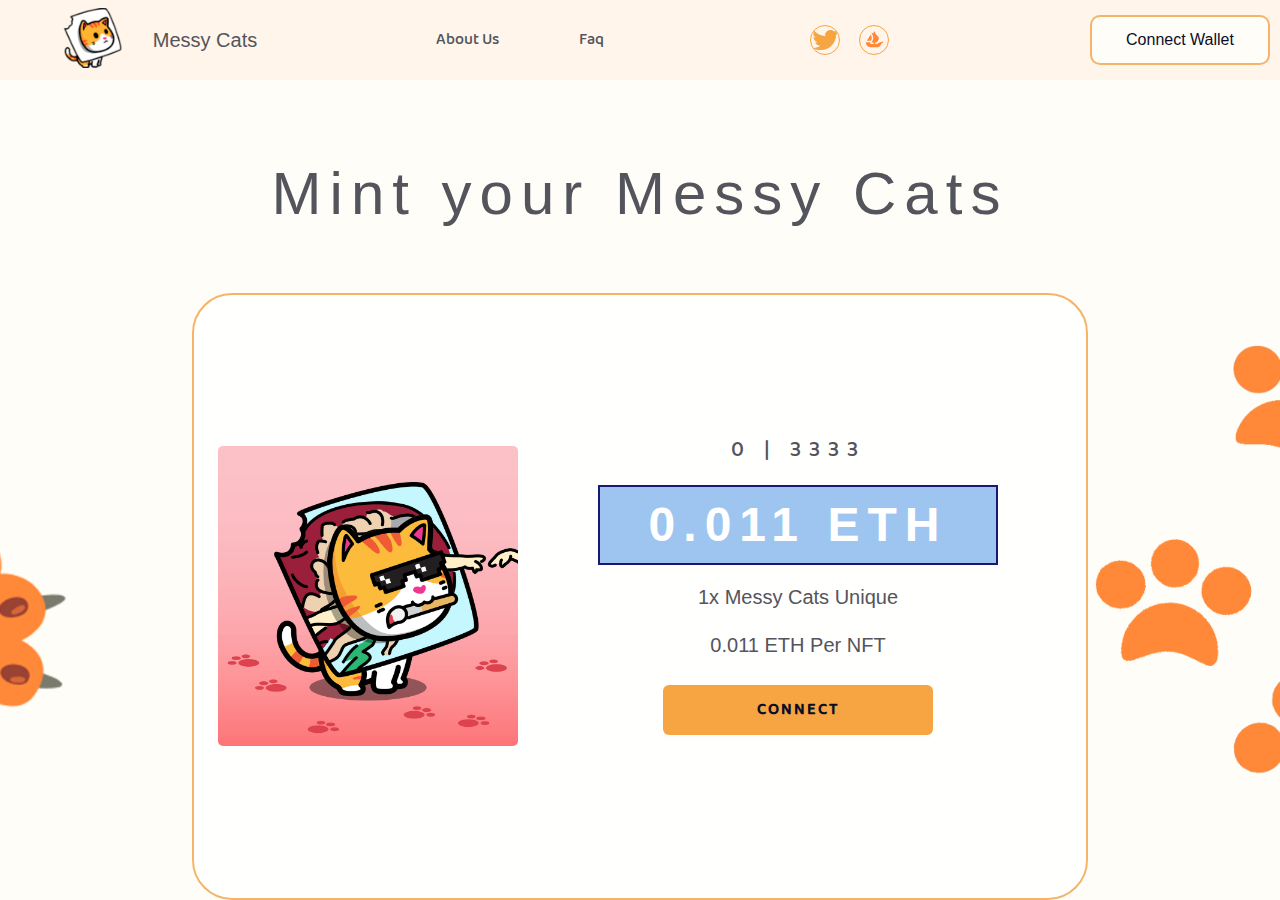
==== mint/index.html @ e9796212 "added mint page" ====
<!doctype html><html lang="en"><head><meta charset="utf-8"/><base href="/"/><link rel="apple-touch-icon" sizes="72x72" href="/mint/img/favicon/apple-touch-icon.png"><link rel="icon" type="image/png" sizes="32x32" href="/mint/img/favicon/favicon-32x32.png"><link rel="icon" type="image/png" sizes="16x16" href="/mint/img/favicon/favicon-16x16.png"><link rel="manifest" href="/mint/img/favicon/site.webmanifest"><meta name="msapplication-TileColor" content="#da532c"><meta name="theme-color" content="#ffffff"><meta name="viewport" content="width=device-width,initial-scale=1"/><meta name="theme-color" content="#000000"/><link rel="stylesheet" href="/mint/config/theme.css"/><link rel="apple-touch-icon" href="/mint/social.jpg"/><link rel="manifest" href="/mint/manifest.json"/><title>Messy Cats NFT</title><meta name="description" content="Mint your Messy Cats NFT"/><link rel="preconnect" href="https://fonts.googleapis.com"/><link rel="preconnect" href="https://fonts.gstatic.com" crossorigin/><link href="https://fonts.googleapis.com/css2?family=Roboto+Mono:wght@500&display=swap" rel="stylesheet"/><link href="/mint/static/css/2.7e71beda.chunk.css" rel="stylesheet"><link href="/mint/static/css/main.164c813f.chunk.css" rel="stylesheet"></head><body><noscript>You need to enable JavaScript to run this app.</noscript><div id="root"></div><script>!function(e){function t(t){for(var n,i,a=t[0],c=t[1],f=t[2],s=0,p=[];s<a.length;s++)i=a[s],Object.prototype.hasOwnProperty.call(o,i)&&o[i]&&p.push(o[i][0]),o[i]=0;for(n in c)Object.prototype.hasOwnProperty.call(c,n)&&(e[n]=c[n]);for(l&&l(t);p.length;)p.shift()();return u.push.apply(u,f||[]),r()}function r(){for(var e,t=0;t<u.length;t++){for(var r=u[t],n=!0,a=1;a<r.length;a++){var c=r[a];0!==o[c]&&(n=!1)}n&&(u.splice(t--,1),e=i(i.s=r[0]))}return e}var n={},o={1:0},u=[];function i(t){if(n[t])return n[t].exports;var r=n[t]={i:t,l:!1,exports:{}};return e[t].call(r.exports,r,r.exports,i),r.l=!0,r.exports}i.e=function(e){var t=[],r=o[e];if(0!==r)if(r)t.push(r[2]);else{var n=new Promise((function(t,n){r=o[e]=[t,n]}));t.push(r[2]=n);var u,a=document.createElement("script");a.charset="utf-8",a.timeout=120,i.nc&&a.setAttribute("nonce",i.nc),a.src=function(e){return i.p+"static/js/"+({}[e]||e)+"."+{3:"9a5f608b"}[e]+".chunk.js"}(e);var c=new Error;u=function(t){a.onerror=a.onload=null,clearTimeout(f);var r=o[e];if(0!==r){if(r){var n=t&&("load"===t.type?"missing":t.type),u=t&&t.target&&t.target.src;c.message="Loading chunk "+e+" failed.\n("+n+": "+u+")",c.name="ChunkLoadError",c.type=n,c.request=u,r[1](c)}o[e]=void 0}};var f=setTimeout((function(){u({type:"timeout",target:a})}),12e4);a.onerror=a.onload=u,document.head.appendChild(a)}return Promise.all(t)},i.m=e,i.c=n,i.d=function(e,t,r){i.o(e,t)||Object.defineProperty(e,t,{enumerable:!0,get:r})},i.r=function(e){"undefined"!=typeof Symbol&&Symbol.toStringTag&&Object.defineProperty(e,Symbol.toStringTag,{value:"Module"}),Object.defineProperty(e,"__esModule",{value:!0})},i.t=function(e,t){if(1&t&&(e=i(e)),8&t)return e;if(4&t&&"object"==typeof e&&e&&e.__esModule)return e;var r=Object.create(null);if(i.r(r),Object.defineProperty(r,"default",{enumerable:!0,value:e}),2&t&&"string"!=typeof e)for(var n in e)i.d(r,n,function(t){return e[t]}.bind(null,n));return r},i.n=function(e){var t=e&&e.__esModule?function(){return e.default}:function(){return e};return i.d(t,"a",t),t},i.o=function(e,t){return Object.prototype.hasOwnProperty.call(e,t)},i.p="/mint/",i.oe=function(e){throw console.error(e),e};var a=this.webpackJsonpyumi_nft=this.webpackJsonpyumi_nft||[],c=a.push.bind(a);a.push=t,a=a.slice();for(var f=0;f<a.length;f++)t(a[f]);var l=c;r()}([])</script><script src="/mint/static/js/2.ba1e472e.chunk.js"></script><script src="/mint/static/js/main.63fbd986.chunk.js"></script></body></html>
---- mint/config/theme.css ----
:root {
  --primary: white;
  --primary-text: #54545C;
  --secondary: #e77c00;
  --secondary-text: #54545C;
  --accent: #54545C;
  --accent-text: #54545C;
}
---- mint/static/css/2.7e71beda.chunk.css ----
@charset "UTF-8";.slick-slider{box-sizing:border-box;-webkit-user-select:none;-ms-user-select:none;user-select:none;-webkit-touch-callout:none;-khtml-user-select:none;touch-action:pan-y;-webkit-tap-highlight-color:transparent}.slick-list,.slick-slider{position:relative;display:block}.slick-list{overflow:hidden;margin:0;padding:0}.slick-list:focus{outline:none}.slick-list.dragging{cursor:pointer;cursor:hand}.slick-slider .slick-list,.slick-slider .slick-track{-webkit-transform:translateZ(0);transform:translateZ(0)}.slick-track{position:relative;top:0;left:0;display:block;margin-left:auto;margin-right:auto}.slick-track:after,.slick-track:before{display:table;content:""}.slick-track:after{clear:both}.slick-loading .slick-track{visibility:hidden}.slick-slide{display:none;float:left;height:100%;min-height:1px}[dir=rtl] .slick-slide{float:right}.slick-slide img{display:block}.slick-slide.slick-loading img{display:none}.slick-slide.dragging img{pointer-events:none}.slick-initialized .slick-slide{display:block}.slick-loading .slick-slide{visibility:hidden}.slick-vertical .slick-slide{display:block;height:auto;border:1px solid transparent}.slick-arrow.slick-hidden{display:none}.slick-loading .slick-list{background:#fff url([data-uri]) 50% no-repeat}@font-face{font-family:"slick";font-weight:400;font-style:normal;src:url(/mint/static/media/slick.a4e97f5a.eot);src:url(/mint/static/media/slick.a4e97f5a.eot?#iefix) format("embedded-opentype"),url(/mint/static/media/slick.29518378.woff) format("woff"),url(/mint/static/media/slick.c94f7671.ttf) format("truetype"),url(/mint/static/media/slick.2630a3e3.svg#slick) format("svg")}.slick-next,.slick-prev{font-size:0;line-height:0;position:absolute;top:50%;display:block;width:20px;height:20px;padding:0;-webkit-transform:translateY(-50%);transform:translateY(-50%);cursor:pointer;border:none}.slick-next,.slick-next:focus,.slick-next:hover,.slick-prev,.slick-prev:focus,.slick-prev:hover{color:transparent;outline:none;background:transparent}.slick-next:focus:before,.slick-next:hover:before,.slick-prev:focus:before,.slick-prev:hover:before{opacity:1}.slick-next.slick-disabled:before,.slick-prev.slick-disabled:before{opacity:.25}.slick-next:before,.slick-prev:before{font-family:"slick";font-size:20px;line-height:1;opacity:.75;color:#fff;-webkit-font-smoothing:antialiased;-moz-osx-font-smoothing:grayscale}.slick-prev{left:-25px}[dir=rtl] .slick-prev{right:-25px;left:auto}.slick-prev:before{content:"←"}[dir=rtl] .slick-prev:before{content:"→"}.slick-next{right:-25px}[dir=rtl] .slick-next{right:auto;left:-25px}.slick-next:before{content:"→"}[dir=rtl] .slick-next:before{content:"←"}.slick-dotted.slick-slider{margin-bottom:30px}.slick-dots{position:absolute;bottom:-25px;display:block;width:100%;padding:0;margin:0;list-style:none;text-align:center}.slick-dots li{position:relative;display:inline-block;margin:0 5px;padding:0}.slick-dots li,.slick-dots li button{width:20px;height:20px;cursor:pointer}.slick-dots li button{font-size:0;line-height:0;display:block;padding:5px;color:transparent;border:0;outline:none;background:transparent}.slick-dots li button:focus,.slick-dots li button:hover{outline:none}.slick-dots li button:focus:before,.slick-dots li button:hover:before{opacity:1}.slick-dots li button:before{font-family:"slick";font-size:6px;line-height:20px;position:absolute;top:0;left:0;width:20px;height:20px;content:"•";text-align:center;opacity:.25;color:#000;-webkit-font-smoothing:antialiased;-moz-osx-font-smoothing:grayscale}.slick-dots li.slick-active button:before{opacity:.75;color:#000}
/*# sourceMappingURL=2.7e71beda.chunk.css.map */
---- mint/static/css/main.164c813f.chunk.css ----
@import url(https://fonts.cdnfonts.com/css/upheaval);@import url(https://fonts.cdnfonts.com/css/reno-mono);button{cursor:pointer}.justify-center{justify-content:center}.pt-4{padding-top:1rem}img{border-style:solid}audio,canvas,embed,iframe,img,object,svg,video{display:block;vertical-align:middle}img,video{max-width:100%;height:auto}.w-32{width:8rem}.main .quantity{display:flex;width:250px;margin:0 auto;align-items:center;justify-content:space-between;color:#fff!important}.main .quantity span{cursor:pointer}.main .quantity span svg{color:#fff!important}.main .quantity svg{color:#fff;height:40px;width:40px}.main .quantity p{font-size:40px;margin:10px 0;font-family:lato}blockquote,dd,dl,figure,h1,h2,h3,h4,h5,h6,hr,p,pre{margin:0}.pt-8{padding-top:2rem}.main .bottom{text-align:center;font-size:20px;color:#fff;font-family:lato}.py-2{padding-top:.5rem;padding-bottom:.5rem}.font-bold{font-weight:700}.pt-2{padding-top:.5rem}button,input,optgroup,select,textarea{font-family:inherit;font-size:100%;line-height:1.15;margin:0}button,select{text-transform:none}button{background-color:transparent;background-image:none}button,input,optgroup,select,textarea{padding:0;line-height:inherit;color:inherit}.rounded-full{border-radius:9999px}.bg-white{--tw-bg-opacity:1;background-color:rgba(255,255,255,var(--tw-bg-opacity))}.px-8{padding-left:2rem;padding-right:2rem}.py-4{padding-top:1rem;padding-bottom:1rem}.text-black{--tw-text-opacity:1;color:rgba(0,0,0,var(--tw-text-opacity))}.text-center{text-align:center}.text-xl{font-size:1.25rem;line-height:1.75rem}.text-xs{font-size:.75rem;line-height:1rem}.text-white{--tw-text-opacity:1;color:rgba(255,255,255,var(--tw-text-opacity))}.visible{visibility:visible}.p-4{padding:1rem}@media (min-width:992px){.main .inner{width:45%;margin:0 auto}}@media (min-width:640px){.sm\:block{display:block}}@media (min-width:640px){.sm\:pt-28{padding-top:7rem}}@media (min-width:992px){.main .inner img{margin:0 auto}}@media (min-width:640px){.sm\:w-96{width:24rem}}@media (min-width:640px){.sm\:invisible{visibility:hidden}}body{background:url(/mint/static/media/bg.34b65f05.png);background-size:cover;background-repeat:no-repeat}.header{position:absolute;top:0;right:5%;padding:20px;width:90%;justify-content:space-between;align-items:center}.flex,.header{display:flex}.w-50{width:50%;border:3px solid red}.main{height:auto;width:100%;padding-top:150px;padding-bottom:30px;display:flex}@media (min-width:992px){.main{height:100vh;display:flex;align-items:center;justify-content:space-around;-webkit-box-align:center;padding:150px 0 0}.main .inner{width:45%;margin:0 auto}}.connectHeader{font-family:"Upheaval TT (BRK)",sans-serif;color:#54545c;font-size:60px;font-weight:400;letter-spacing:8px;line-height:1.6}.slick-arrow{display:none!important}.icons{display:flex;grid-gap:1.6em;gap:1.6em}.slideImage{max-width:90vw;margin:0 auto}.slideImage img{margin:0 auto;border-radius:5px;border:2px solid #fff}.logo p{text-align:left;color:#fefefe;text-transform:uppercase;letter-spacing:5px;line-height:4rem;font-size:2.3rem;background:#040a16}.logo img{max-height:60px}@media (max-width:767px){.logo img{max-height:33px}}iframe{display:none}@media (max-width:767px){.main{flex-direction:column-reverse}.main .inner{padding-bottom:40px}.header{background:#040a16}.logo p{background:transparent}.main{padding-top:200px}.hide-sm{display:none}}.info{padding:10px 0;margin:0 10px;border-radius:20px;background-image:linear-gradient(rgba(0,0,0,.5),rgba(0,0,0,.5));line-height:2em}@media (min-width:768px){.show-sm{display:none}}.hJwjhJ{background-color:#fff;background-image:none;min-height:100vh;flex-direction:column}.fVvNmO,.hJwjhJ{background-size:cover;background-position:50%;width:100%;display:flex}.fVvNmO{justify-content:flex-start;align-items:flex-start}.eFoWWp,.fVvNmO{flex:1 1;flex-direction:column}.eFoWWp{justify-content:space-between;width:100%;max-height:80px;padding:10px;background-color:#fff5ea}.eFoWWp,.fKmiSA{display:flex;align-items:center}.fKmiSA{-webkit-box-pack:center;place-content:center;grid-gap:10%;gap:10%;width:300px}.lhqOCS{display:inline;width:60px;transition:height .5s ease 0s}.fhBssc{font-family:"Reno Mono",sans-serif;color:var(--primary-text);font-size:20px;font-weight:400;line-height:1.6}.eVJqTk{display:flex;align-items:center}.bVsUYs{color:var(--primary-text);text-decoration:none;margin-right:5rem;cursor:pointer;font-family:"coder"}.bVsUYs:hover{color:#ff8938}.flYiLe{display:flex;align-items:center;margin-right:3.5rem}.SrcCT{width:30px;height:30px;border-radius:50%;margin-right:1.2rem;border:1px solid #f7a443}.gPrmVh,.SrcCT{display:flex;align-items:center;justify-content:center;cursor:pointer}.gPrmVh{text-decoration:none;border-radius:10px;border:2px solid #f4b469;background-color:#fffdf7;font-weight:700;font-size:15px;width:180px;height:50px;box-shadow:0 4px 0 -2px hsla(0,0%,98%,.3)}.gPrmVh:hover{background-color:#fff5ea}.dUdpsG{height:32px;width:32px}.erJiDN{display:flex;flex:1 1;flex-direction:column;justify-content:center;align-items:center;width:100%;background-image:none;background-size:cover;background-position:50%}.grSBcS{font-family:"Upheaval TT (BRK)",sans-serif;color:#54545c;font-size:60px;font-weight:400;letter-spacing:8px;line-height:1.6}.CmDGU{height:16px;width:16px}.jBsQG{display:flex;flex:1 1;flex-direction:column;align-items:center;margin:auto;width:70%;border:2px solid #f4b469;border-radius:40px;background:hsla(0,0%,100%,.67)}.kLAnxN{width:300px;border-radius:5px;transition:width .5s ease 0s}.gPzcdo{color:var(--primary-text);font-size:24px;font-weight:400}.gPzcdo,.QHbmV{font-family:"Upheaval TT (BRK)",sans-serif;letter-spacing:8px;line-height:1.6}.QHbmV{color:#fff;font-size:3rem;font-weight:700;border:2px solid #191970;width:400px;background:#9dc5f0;text-align:center}@media (min-width:767px){.eFoWWp{flex-direction:row}}@media (max-width:565px){.eFoWWp{max-height:220px}}@media (max-width:767px){.lhqOCS{width:60px}}@media (max-width:565px){.eVJqTk{margin-top:10px;margin-bottom:10px}}@media (max-width:565px){.bVsUYs{margin-right:.75rem;margin-top:1rem}}@media (max-width:565px){.flYiLe{margin-right:0;margin-top:10px;margin-bottom:20px}}@media (max-width:565px){.grSBcS{font-size:25px;text-align:center;letter-spacing:2px}}@media (min-width:767px){.jBsQG{flex-direction:row}}@media (min-width:900px){.kLAnxN{width:300px}}@media (min-width:1000px){.kLAnxN{width:300px}}@media (max-width:565px){.kLAnxN{width:200px}}@media (max-width:565px){.gPzcdo,.QHbmV{font-size:20px;letter-spacing:2px}.QHbmV{width:200px}}@media (max-width:565px){.fhBssc{font-size:.75rem;letter-spacing:2px;text-align:center}}.hJsxXs{flex:0 1;flex-direction:row;width:100%;background-image:none;background-size:cover;background-position:50%}.eBBEKR,.hJsxXs{display:flex;justify-content:center;align-items:center}.eBBEKR{border-radius:10px;border:none;background-color:#f7a443;padding:10px;font-weight:700;font-size:30px;color:#0b0e27;width:40px;height:40px;cursor:pointer;box-shadow:0 4px 0 -2px hsla(0,0%,98%,.3)}.eBBEKR:active{box-shadow:none}.eBBEKR:hover{color:#fff}.bxndgp{color:var(--primary-text);font-size:30px;line-height:1.6}.jiHpz{height:24px;width:24px}.hVRPDw{display:flex;flex:0 1;flex-direction:column;justify-content:center;align-items:center;width:100%;background-image:none;background-size:cover;background-position:50%}.FOJDs{font-family:coder;font-size:1rem;border-radius:6px;border:none;background-color:#f7a443;padding:10px;letter-spacing:2px;font-weight:700;color:#0b0e27;width:270px;height:50px;cursor:pointer;box-shadow:0 6px 0 -2px hsla(0,0%,98%,.3)}.FOJDs:active{box-shadow:none}.FOJDs:hover{color:#fff}@media (max-width:565px){.bxndgp{font-size:20px;line-height:0}}@media (max-width:565px){.FOJDs{width:200px;height:50px;font-size:.75rem}}.pVfmA{font-family:"Upheaval TT (BRK)",sans-serif;color:var(--primary-text);font-size:1.2rem;font-weight:400;letter-spacing:2px;line-height:1.6}a,abbr,acronym,address,applet,article,aside,audio,b,big,blockquote,body,canvas,caption,center,cite,code,dd,del,details,dfn,div,dl,dt,em,embed,fieldset,figcaption,figure,footer,form,h1,h2,h3,h4,h5,h6,header,hgroup,html,i,iframe,img,ins,kbd,label,legend,li,mark,menu,nav,object,ol,output,p,pre,q,ruby,s,samp,section,small,span,strike,strong,sub,summary,sup,table,tbody,td,tfoot,th,thead,time,tr,tt,u,ul,var,video{color:#fff}*,body{margin:0}@media (max-width:565px){.pVfmA{font-size:.75rem;letter-spacing:2px}}a,abbr,acronym,address,applet,article,aside,audio,b,big,blockquote,body,canvas,caption,center,cite,code,dd,del,details,dfn,div,dl,dt,em,embed,fieldset,figcaption,figure,footer,form,h1,h2,h3,h4,h5,h6,header,hgroup,html,i,iframe,img,ins,kbd,label,legend,li,mark,menu,nav,object,ol,output,p,pre,q,ruby,s,samp,section,small,span,strike,strong,sub,summary,sup,table,tbody,td,tfoot,th,thead,time,tr,tt,u,ul,var,video{margin:0;padding:0;border:0;font-size:100%;font:inherit;vertical-align:baseline}article,aside,details,figcaption,figure,footer,header,hgroup,menu,nav,section{display:block}body{line-height:1}ol,ul{list-style:none}blockquote,q{quotes:none}blockquote:after,blockquote:before,q:after,q:before{content:"";content:none}table{border-collapse:collapse;border-spacing:0}@font-face{font-family:"coder";src:local("coder"),url(/mint/static/media/font.617a0a92.woff) format("woff")}body{font-family:"coder","Roboto","Oxygen","Ubuntu","Cantarell","Fira Sans","Droid Sans","Helvetica Neue",sans-serif;-webkit-font-smoothing:antialiased;-moz-osx-font-smoothing:grayscale}*,body{margin:0}*{padding:0;box-sizing:border-box}code{font-family:source-code-pro,Menlo,Monaco,Consolas,"Courier New",monospace}body::-webkit-scrollbar{display:none}body{-ms-overflow-style:none;scrollbar-width:none}html{background-color:"#4C4C4C"}div{-webkit-user-select:none;-ms-user-select:none;user-select:none;-o-user-select:none}
/*# sourceMappingURL=main.164c813f.chunk.css.map */
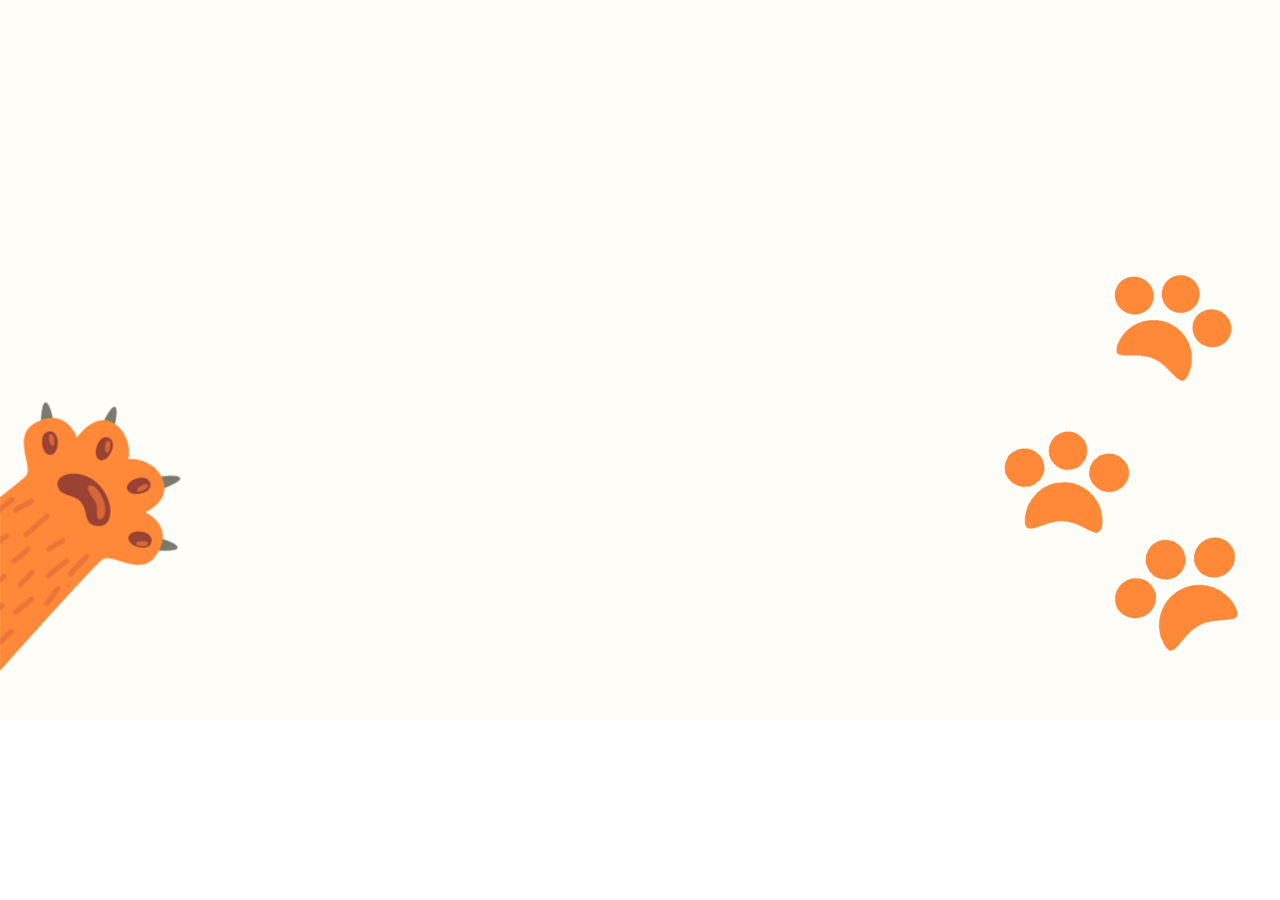
==== commit cff7cb23: "yhjf" ====
--- a/mint/index.html
+++ b/mint/index.html
@@ -1 +1 @@
-<!doctype html><html lang="en"><head><meta charset="utf-8"/><base href="/"/><link rel="apple-touch-icon" sizes="72x72" href="/mint/img/favicon/apple-touch-icon.png"><link rel="icon" type="image/png" sizes="32x32" href="/mint/img/favicon/favicon-32x32.png"><link rel="icon" type="image/png" sizes="16x16" href="/mint/img/favicon/favicon-16x16.png"><link rel="manifest" href="/mint/img/favicon/site.webmanifest"><meta name="msapplication-TileColor" content="#da532c"><meta name="theme-color" content="#ffffff"><meta name="viewport" content="width=device-width,initial-scale=1"/><meta name="theme-color" content="#000000"/><link rel="stylesheet" href="/mint/config/theme.css"/><link rel="apple-touch-icon" href="/mint/social.jpg"/><link rel="manifest" href="/mint/manifest.json"/><title>Messy Cats NFT</title><meta name="description" content="Mint your Messy Cats NFT"/><link rel="preconnect" href="https://fonts.googleapis.com"/><link rel="preconnect" href="https://fonts.gstatic.com" crossorigin/><link href="https://fonts.googleapis.com/css2?family=Roboto+Mono:wght@500&display=swap" rel="stylesheet"/><link href="/mint/static/css/2.7e71beda.chunk.css" rel="stylesheet"><link href="/mint/static/css/main.164c813f.chunk.css" rel="stylesheet"></head><body><noscript>You need to enable JavaScript to run this app.</noscript><div id="root"></div><script>!function(e){function t(t){for(var n,i,a=t[0],c=t[1],f=t[2],s=0,p=[];s<a.length;s++)i=a[s],Object.prototype.hasOwnProperty.call(o,i)&&o[i]&&p.push(o[i][0]),o[i]=0;for(n in c)Object.prototype.hasOwnProperty.call(c,n)&&(e[n]=c[n]);for(l&&l(t);p.length;)p.shift()();return u.push.apply(u,f||[]),r()}function r(){for(var e,t=0;t<u.length;t++){for(var r=u[t],n=!0,a=1;a<r.length;a++){var c=r[a];0!==o[c]&&(n=!1)}n&&(u.splice(t--,1),e=i(i.s=r[0]))}return e}var n={},o={1:0},u=[];function i(t){if(n[t])return n[t].exports;var r=n[t]={i:t,l:!1,exports:{}};return e[t].call(r.exports,r,r.exports,i),r.l=!0,r.exports}i.e=function(e){var t=[],r=o[e];if(0!==r)if(r)t.push(r[2]);else{var n=new Promise((function(t,n){r=o[e]=[t,n]}));t.push(r[2]=n);var u,a=document.createElement("script");a.charset="utf-8",a.timeout=120,i.nc&&a.setAttribute("nonce",i.nc),a.src=function(e){return i.p+"static/js/"+({}[e]||e)+"."+{3:"9a5f608b"}[e]+".chunk.js"}(e);var c=new Error;u=function(t){a.onerror=a.onload=null,clearTimeout(f);var r=o[e];if(0!==r){if(r){var n=t&&("load"===t.type?"missing":t.type),u=t&&t.target&&t.target.src;c.message="Loading chunk "+e+" failed.\n("+n+": "+u+")",c.name="ChunkLoadError",c.type=n,c.request=u,r[1](c)}o[e]=void 0}};var f=setTimeout((function(){u({type:"timeout",target:a})}),12e4);a.onerror=a.onload=u,document.head.appendChild(a)}return Promise.all(t)},i.m=e,i.c=n,i.d=function(e,t,r){i.o(e,t)||Object.defineProperty(e,t,{enumerable:!0,get:r})},i.r=function(e){"undefined"!=typeof Symbol&&Symbol.toStringTag&&Object.defineProperty(e,Symbol.toStringTag,{value:"Module"}),Object.defineProperty(e,"__esModule",{value:!0})},i.t=function(e,t){if(1&t&&(e=i(e)),8&t)return e;if(4&t&&"object"==typeof e&&e&&e.__esModule)return e;var r=Object.create(null);if(i.r(r),Object.defineProperty(r,"default",{enumerable:!0,value:e}),2&t&&"string"!=typeof e)for(var n in e)i.d(r,n,function(t){return e[t]}.bind(null,n));return r},i.n=function(e){var t=e&&e.__esModule?function(){return e.default}:function(){return e};return i.d(t,"a",t),t},i.o=function(e,t){return Object.prototype.hasOwnProperty.call(e,t)},i.p="/mint/",i.oe=function(e){throw console.error(e),e};var a=this.webpackJsonpyumi_nft=this.webpackJsonpyumi_nft||[],c=a.push.bind(a);a.push=t,a=a.slice();for(var f=0;f<a.length;f++)t(a[f]);var l=c;r()}([])</script><script src="/mint/static/js/2.ba1e472e.chunk.js"></script><script src="/mint/static/js/main.63fbd986.chunk.js"></script></body></html>+<!doctype html><html lang="en"><head><meta charset="utf-8"/><base href="/"/><link rel="apple-touch-icon" sizes="72x72" href="/mint/img/favicon/apple-touch-icon.png"><link rel="icon" type="image/png" sizes="32x32" href="/mint/img/favicon/favicon-32x32.png"><link rel="icon" type="image/png" sizes="16x16" href="/mint/img/favicon/favicon-16x16.png"><link rel="manifest" href="/mint/img/favicon/site.webmanifest"><meta name="msapplication-TileColor" content="#da532c"><meta name="theme-color" content="#ffffff"><meta name="viewport" content="width=device-width,initial-scale=1"/><meta name="theme-color" content="#000000"/><link rel="stylesheet" href="/mint/config/theme.css"/><link rel="apple-touch-icon" href="/mint/social.jpg"/><link rel="manifest" href="/mint/manifest.json"/><title>Messy Cats NFT</title><meta name="description" content="Mint your Messy Cats NFT"/><link rel="preconnect" href="https://fonts.googleapis.com"/><link rel="preconnect" href="https://fonts.gstatic.com" crossorigin/><link href="https://fonts.googleapis.com/css2?family=Roboto+Mono:wght@500&display=swap" rel="stylesheet"/><link href="/mint/static/css/2.7e71beda.chunk.css" rel="stylesheet"><link href="/mint/static/css/main.164c813f.chunk.css" rel="stylesheet"></head><body><noscript>You need to enable JavaScript to run this app.</noscript><div id="root"></div><script>!function(e){function t(t){for(var n,i,a=t[0],c=t[1],f=t[2],s=0,p=[];s<a.length;s++)i=a[s],Object.prototype.hasOwnProperty.call(o,i)&&o[i]&&p.push(o[i][0]),o[i]=0;for(n in c)Object.prototype.hasOwnProperty.call(c,n)&&(e[n]=c[n]);for(l&&l(t);p.length;)p.shift()();return u.push.apply(u,f||[]),r()}function r(){for(var e,t=0;t<u.length;t++){for(var r=u[t],n=!0,a=1;a<r.length;a++){var c=r[a];0!==o[c]&&(n=!1)}n&&(u.splice(t--,1),e=i(i.s=r[0]))}return e}var n={},o={1:0},u=[];function i(t){if(n[t])return n[t].exports;var r=n[t]={i:t,l:!1,exports:{}};return e[t].call(r.exports,r,r.exports,i),r.l=!0,r.exports}i.e=function(e){var t=[],r=o[e];if(0!==r)if(r)t.push(r[2]);else{var n=new Promise((function(t,n){r=o[e]=[t,n]}));t.push(r[2]=n);var u,a=document.createElement("script");a.charset="utf-8",a.timeout=120,i.nc&&a.setAttribute("nonce",i.nc),a.src=function(e){return i.p+"static/js/"+({}[e]||e)+"."+{3:"9a5f608b"}[e]+".chunk.js"}(e);var c=new Error;u=function(t){a.onerror=a.onload=null,clearTimeout(f);var r=o[e];if(0!==r){if(r){var n=t&&("load"===t.type?"missing":t.type),u=t&&t.target&&t.target.src;c.message="Loading chunk "+e+" failed.\n("+n+": "+u+")",c.name="ChunkLoadError",c.type=n,c.request=u,r[1](c)}o[e]=void 0}};var f=setTimeout((function(){u({type:"timeout",target:a})}),12e4);a.onerror=a.onload=u,document.head.appendChild(a)}return Promise.all(t)},i.m=e,i.c=n,i.d=function(e,t,r){i.o(e,t)||Object.defineProperty(e,t,{enumerable:!0,get:r})},i.r=function(e){"undefined"!=typeof Symbol&&Symbol.toStringTag&&Object.defineProperty(e,Symbol.toStringTag,{value:"Module"}),Object.defineProperty(e,"__esModule",{value:!0})},i.t=function(e,t){if(1&t&&(e=i(e)),8&t)return e;if(4&t&&"object"==typeof e&&e&&e.__esModule)return e;var r=Object.create(null);if(i.r(r),Object.defineProperty(r,"default",{enumerable:!0,value:e}),2&t&&"string"!=typeof e)for(var n in e)i.d(r,n,function(t){return e[t]}.bind(null,n));return r},i.n=function(e){var t=e&&e.__esModule?function(){return e.default}:function(){return e};return i.d(t,"a",t),t},i.o=function(e,t){return Object.prototype.hasOwnProperty.call(e,t)},i.p="/mint/",i.oe=function(e){throw console.error(e),e};var a=this.webpackJsonpyumi_nft=this.webpackJsonpyumi_nft||[],c=a.push.bind(a);a.push=t,a=a.slice();for(var f=0;f<a.length;f++)t(a[f]);var l=c;r()}([])</script><script src="/mint/static/js/2.ba1e472e.chunk.js"></script><script src="/mint/static/js/main.45ee7949.chunk.js"></script></body></html>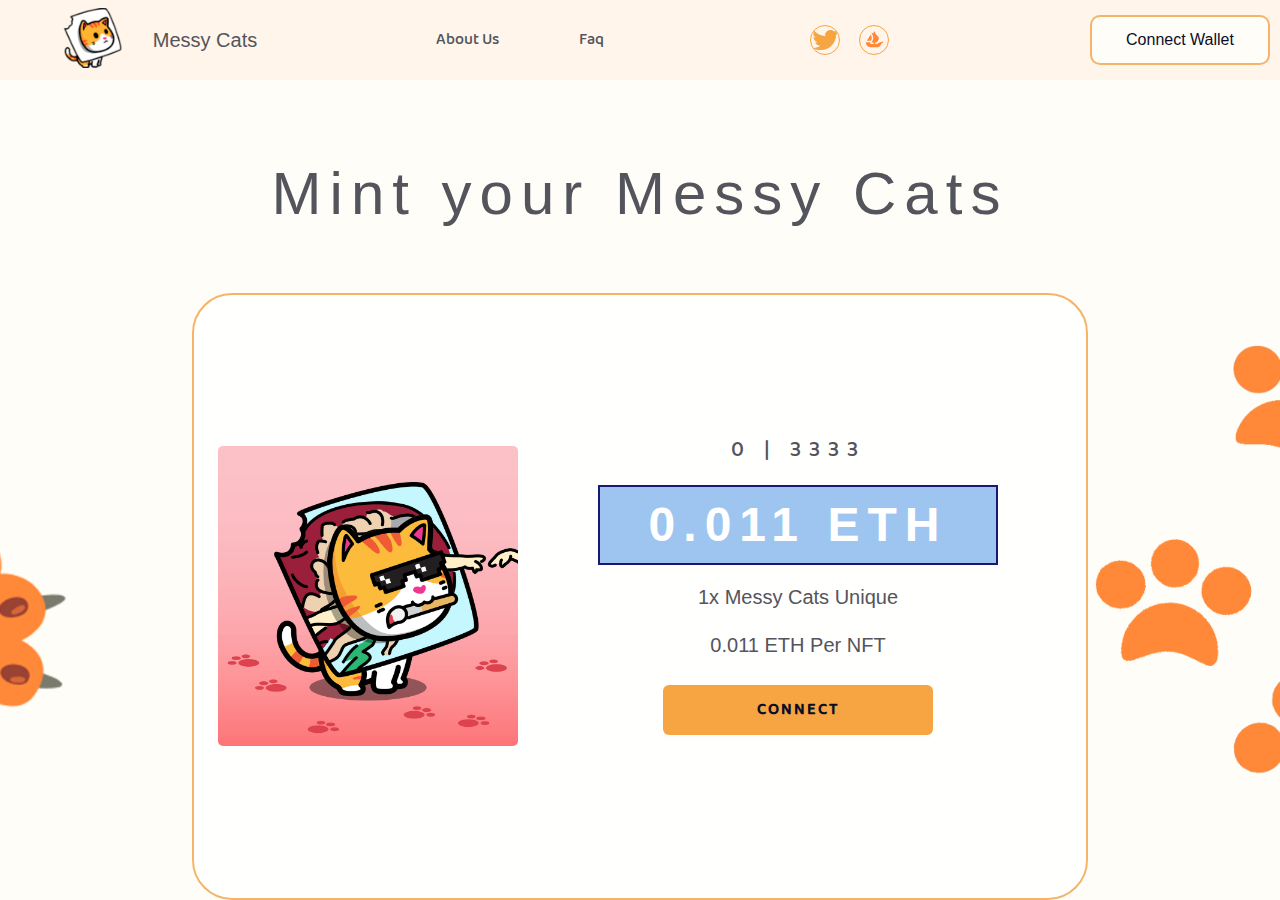
==== commit 033e33cc: "WGVEWR" ====
--- a/mint/index.html
+++ b/mint/index.html
@@ -1 +1 @@
-<!doctype html><html lang="en"><head><meta charset="utf-8"/><base href="/"/><link rel="apple-touch-icon" sizes="72x72" href="/mint/img/favicon/apple-touch-icon.png"><link rel="icon" type="image/png" sizes="32x32" href="/mint/img/favicon/favicon-32x32.png"><link rel="icon" type="image/png" sizes="16x16" href="/mint/img/favicon/favicon-16x16.png"><link rel="manifest" href="/mint/img/favicon/site.webmanifest"><meta name="msapplication-TileColor" content="#da532c"><meta name="theme-color" content="#ffffff"><meta name="viewport" content="width=device-width,initial-scale=1"/><meta name="theme-color" content="#000000"/><link rel="stylesheet" href="/mint/config/theme.css"/><link rel="apple-touch-icon" href="/mint/social.jpg"/><link rel="manifest" href="/mint/manifest.json"/><title>Messy Cats NFT</title><meta name="description" content="Mint your Messy Cats NFT"/><link rel="preconnect" href="https://fonts.googleapis.com"/><link rel="preconnect" href="https://fonts.gstatic.com" crossorigin/><link href="https://fonts.googleapis.com/css2?family=Roboto+Mono:wght@500&display=swap" rel="stylesheet"/><link href="/mint/static/css/2.7e71beda.chunk.css" rel="stylesheet"><link href="/mint/static/css/main.164c813f.chunk.css" rel="stylesheet"></head><body><noscript>You need to enable JavaScript to run this app.</noscript><div id="root"></div><script>!function(e){function t(t){for(var n,i,a=t[0],c=t[1],f=t[2],s=0,p=[];s<a.length;s++)i=a[s],Object.prototype.hasOwnProperty.call(o,i)&&o[i]&&p.push(o[i][0]),o[i]=0;for(n in c)Object.prototype.hasOwnProperty.call(c,n)&&(e[n]=c[n]);for(l&&l(t);p.length;)p.shift()();return u.push.apply(u,f||[]),r()}function r(){for(var e,t=0;t<u.length;t++){for(var r=u[t],n=!0,a=1;a<r.length;a++){var c=r[a];0!==o[c]&&(n=!1)}n&&(u.splice(t--,1),e=i(i.s=r[0]))}return e}var n={},o={1:0},u=[];function i(t){if(n[t])return n[t].exports;var r=n[t]={i:t,l:!1,exports:{}};return e[t].call(r.exports,r,r.exports,i),r.l=!0,r.exports}i.e=function(e){var t=[],r=o[e];if(0!==r)if(r)t.push(r[2]);else{var n=new Promise((function(t,n){r=o[e]=[t,n]}));t.push(r[2]=n);var u,a=document.createElement("script");a.charset="utf-8",a.timeout=120,i.nc&&a.setAttribute("nonce",i.nc),a.src=function(e){return i.p+"static/js/"+({}[e]||e)+"."+{3:"9a5f608b"}[e]+".chunk.js"}(e);var c=new Error;u=function(t){a.onerror=a.onload=null,clearTimeout(f);var r=o[e];if(0!==r){if(r){var n=t&&("load"===t.type?"missing":t.type),u=t&&t.target&&t.target.src;c.message="Loading chunk "+e+" failed.\n("+n+": "+u+")",c.name="ChunkLoadError",c.type=n,c.request=u,r[1](c)}o[e]=void 0}};var f=setTimeout((function(){u({type:"timeout",target:a})}),12e4);a.onerror=a.onload=u,document.head.appendChild(a)}return Promise.all(t)},i.m=e,i.c=n,i.d=function(e,t,r){i.o(e,t)||Object.defineProperty(e,t,{enumerable:!0,get:r})},i.r=function(e){"undefined"!=typeof Symbol&&Symbol.toStringTag&&Object.defineProperty(e,Symbol.toStringTag,{value:"Module"}),Object.defineProperty(e,"__esModule",{value:!0})},i.t=function(e,t){if(1&t&&(e=i(e)),8&t)return e;if(4&t&&"object"==typeof e&&e&&e.__esModule)return e;var r=Object.create(null);if(i.r(r),Object.defineProperty(r,"default",{enumerable:!0,value:e}),2&t&&"string"!=typeof e)for(var n in e)i.d(r,n,function(t){return e[t]}.bind(null,n));return r},i.n=function(e){var t=e&&e.__esModule?function(){return e.default}:function(){return e};return i.d(t,"a",t),t},i.o=function(e,t){return Object.prototype.hasOwnProperty.call(e,t)},i.p="/mint/",i.oe=function(e){throw console.error(e),e};var a=this.webpackJsonpyumi_nft=this.webpackJsonpyumi_nft||[],c=a.push.bind(a);a.push=t,a=a.slice();for(var f=0;f<a.length;f++)t(a[f]);var l=c;r()}([])</script><script src="/mint/static/js/2.ba1e472e.chunk.js"></script><script src="/mint/static/js/main.45ee7949.chunk.js"></script></body></html>+<!doctype html><html lang="en"><head><meta charset="utf-8"/><base href="/"/><link rel="apple-touch-icon" sizes="72x72" href="/mint/img/favicon/apple-touch-icon.png"><link rel="icon" type="image/png" sizes="32x32" href="/mint/img/favicon/favicon-32x32.png"><link rel="icon" type="image/png" sizes="16x16" href="/mint/img/favicon/favicon-16x16.png"><link rel="manifest" href="/mint/img/favicon/site.webmanifest"><meta name="msapplication-TileColor" content="#da532c"><meta name="theme-color" content="#ffffff"><meta name="viewport" content="width=device-width,initial-scale=1"/><meta name="theme-color" content="#000000"/><link rel="stylesheet" href="/mint/config/theme.css"/><link rel="apple-touch-icon" href="/mint/social.jpg"/><link rel="manifest" href="/mint/manifest.json"/><title>Messy Cats NFT</title><meta name="description" content="Mint your Messy Cats NFT"/><link rel="preconnect" href="https://fonts.googleapis.com"/><link rel="preconnect" href="https://fonts.gstatic.com" crossorigin/><link href="https://fonts.googleapis.com/css2?family=Roboto+Mono:wght@500&display=swap" rel="stylesheet"/><link href="/mint/static/css/2.7e71beda.chunk.css" rel="stylesheet"><link href="/mint/static/css/main.164c813f.chunk.css" rel="stylesheet"></head><body><noscript>You need to enable JavaScript to run this app.</noscript><div id="root"></div><script>!function(e){function t(t){for(var n,i,a=t[0],c=t[1],f=t[2],s=0,p=[];s<a.length;s++)i=a[s],Object.prototype.hasOwnProperty.call(o,i)&&o[i]&&p.push(o[i][0]),o[i]=0;for(n in c)Object.prototype.hasOwnProperty.call(c,n)&&(e[n]=c[n]);for(l&&l(t);p.length;)p.shift()();return u.push.apply(u,f||[]),r()}function r(){for(var e,t=0;t<u.length;t++){for(var r=u[t],n=!0,a=1;a<r.length;a++){var c=r[a];0!==o[c]&&(n=!1)}n&&(u.splice(t--,1),e=i(i.s=r[0]))}return e}var n={},o={1:0},u=[];function i(t){if(n[t])return n[t].exports;var r=n[t]={i:t,l:!1,exports:{}};return e[t].call(r.exports,r,r.exports,i),r.l=!0,r.exports}i.e=function(e){var t=[],r=o[e];if(0!==r)if(r)t.push(r[2]);else{var n=new Promise((function(t,n){r=o[e]=[t,n]}));t.push(r[2]=n);var u,a=document.createElement("script");a.charset="utf-8",a.timeout=120,i.nc&&a.setAttribute("nonce",i.nc),a.src=function(e){return i.p+"static/js/"+({}[e]||e)+"."+{3:"9a5f608b"}[e]+".chunk.js"}(e);var c=new Error;u=function(t){a.onerror=a.onload=null,clearTimeout(f);var r=o[e];if(0!==r){if(r){var n=t&&("load"===t.type?"missing":t.type),u=t&&t.target&&t.target.src;c.message="Loading chunk "+e+" failed.\n("+n+": "+u+")",c.name="ChunkLoadError",c.type=n,c.request=u,r[1](c)}o[e]=void 0}};var f=setTimeout((function(){u({type:"timeout",target:a})}),12e4);a.onerror=a.onload=u,document.head.appendChild(a)}return Promise.all(t)},i.m=e,i.c=n,i.d=function(e,t,r){i.o(e,t)||Object.defineProperty(e,t,{enumerable:!0,get:r})},i.r=function(e){"undefined"!=typeof Symbol&&Symbol.toStringTag&&Object.defineProperty(e,Symbol.toStringTag,{value:"Module"}),Object.defineProperty(e,"__esModule",{value:!0})},i.t=function(e,t){if(1&t&&(e=i(e)),8&t)return e;if(4&t&&"object"==typeof e&&e&&e.__esModule)return e;var r=Object.create(null);if(i.r(r),Object.defineProperty(r,"default",{enumerable:!0,value:e}),2&t&&"string"!=typeof e)for(var n in e)i.d(r,n,function(t){return e[t]}.bind(null,n));return r},i.n=function(e){var t=e&&e.__esModule?function(){return e.default}:function(){return e};return i.d(t,"a",t),t},i.o=function(e,t){return Object.prototype.hasOwnProperty.call(e,t)},i.p="/mint/",i.oe=function(e){throw console.error(e),e};var a=this.webpackJsonpyumi_nft=this.webpackJsonpyumi_nft||[],c=a.push.bind(a);a.push=t,a=a.slice();for(var f=0;f<a.length;f++)t(a[f]);var l=c;r()}([])</script><script src="/mint/static/js/2.ba1e472e.chunk.js"></script><script src="/mint/static/js/main.a7875cd4.chunk.js"></script></body></html>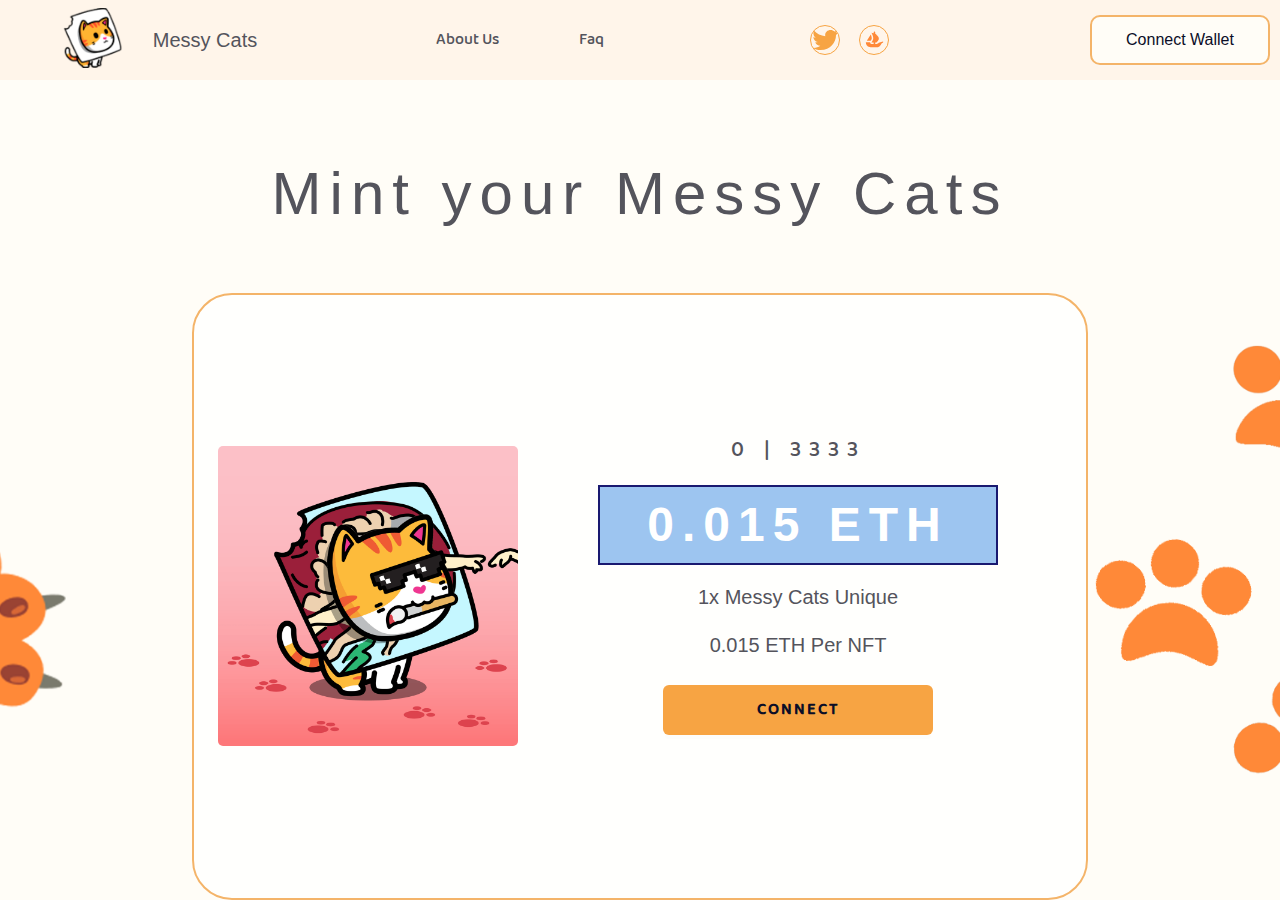
==== commit f50acf6d: "WL -> Public mint" ====
--- a/mint/index.html
+++ b/mint/index.html
@@ -1 +1 @@
-<!doctype html><html lang="en"><head><meta charset="utf-8"/><base href="/"/><link rel="apple-touch-icon" sizes="72x72" href="/mint/img/favicon/apple-touch-icon.png"><link rel="icon" type="image/png" sizes="32x32" href="/mint/img/favicon/favicon-32x32.png"><link rel="icon" type="image/png" sizes="16x16" href="/mint/img/favicon/favicon-16x16.png"><link rel="manifest" href="/mint/img/favicon/site.webmanifest"><meta name="msapplication-TileColor" content="#da532c"><meta name="theme-color" content="#ffffff"><meta name="viewport" content="width=device-width,initial-scale=1"/><meta name="theme-color" content="#000000"/><link rel="stylesheet" href="/mint/config/theme.css"/><link rel="apple-touch-icon" href="/mint/social.jpg"/><link rel="manifest" href="/mint/manifest.json"/><title>Messy Cats NFT</title><meta name="description" content="Mint your Messy Cats NFT"/><link rel="preconnect" href="https://fonts.googleapis.com"/><link rel="preconnect" href="https://fonts.gstatic.com" crossorigin/><link href="https://fonts.googleapis.com/css2?family=Roboto+Mono:wght@500&display=swap" rel="stylesheet"/><link href="/mint/static/css/2.7e71beda.chunk.css" rel="stylesheet"><link href="/mint/static/css/main.164c813f.chunk.css" rel="stylesheet"></head><body><noscript>You need to enable JavaScript to run this app.</noscript><div id="root"></div><script>!function(e){function t(t){for(var n,i,a=t[0],c=t[1],f=t[2],s=0,p=[];s<a.length;s++)i=a[s],Object.prototype.hasOwnProperty.call(o,i)&&o[i]&&p.push(o[i][0]),o[i]=0;for(n in c)Object.prototype.hasOwnProperty.call(c,n)&&(e[n]=c[n]);for(l&&l(t);p.length;)p.shift()();return u.push.apply(u,f||[]),r()}function r(){for(var e,t=0;t<u.length;t++){for(var r=u[t],n=!0,a=1;a<r.length;a++){var c=r[a];0!==o[c]&&(n=!1)}n&&(u.splice(t--,1),e=i(i.s=r[0]))}return e}var n={},o={1:0},u=[];function i(t){if(n[t])return n[t].exports;var r=n[t]={i:t,l:!1,exports:{}};return e[t].call(r.exports,r,r.exports,i),r.l=!0,r.exports}i.e=function(e){var t=[],r=o[e];if(0!==r)if(r)t.push(r[2]);else{var n=new Promise((function(t,n){r=o[e]=[t,n]}));t.push(r[2]=n);var u,a=document.createElement("script");a.charset="utf-8",a.timeout=120,i.nc&&a.setAttribute("nonce",i.nc),a.src=function(e){return i.p+"static/js/"+({}[e]||e)+"."+{3:"9a5f608b"}[e]+".chunk.js"}(e);var c=new Error;u=function(t){a.onerror=a.onload=null,clearTimeout(f);var r=o[e];if(0!==r){if(r){var n=t&&("load"===t.type?"missing":t.type),u=t&&t.target&&t.target.src;c.message="Loading chunk "+e+" failed.\n("+n+": "+u+")",c.name="ChunkLoadError",c.type=n,c.request=u,r[1](c)}o[e]=void 0}};var f=setTimeout((function(){u({type:"timeout",target:a})}),12e4);a.onerror=a.onload=u,document.head.appendChild(a)}return Promise.all(t)},i.m=e,i.c=n,i.d=function(e,t,r){i.o(e,t)||Object.defineProperty(e,t,{enumerable:!0,get:r})},i.r=function(e){"undefined"!=typeof Symbol&&Symbol.toStringTag&&Object.defineProperty(e,Symbol.toStringTag,{value:"Module"}),Object.defineProperty(e,"__esModule",{value:!0})},i.t=function(e,t){if(1&t&&(e=i(e)),8&t)return e;if(4&t&&"object"==typeof e&&e&&e.__esModule)return e;var r=Object.create(null);if(i.r(r),Object.defineProperty(r,"default",{enumerable:!0,value:e}),2&t&&"string"!=typeof e)for(var n in e)i.d(r,n,function(t){return e[t]}.bind(null,n));return r},i.n=function(e){var t=e&&e.__esModule?function(){return e.default}:function(){return e};return i.d(t,"a",t),t},i.o=function(e,t){return Object.prototype.hasOwnProperty.call(e,t)},i.p="/mint/",i.oe=function(e){throw console.error(e),e};var a=this.webpackJsonpyumi_nft=this.webpackJsonpyumi_nft||[],c=a.push.bind(a);a.push=t,a=a.slice();for(var f=0;f<a.length;f++)t(a[f]);var l=c;r()}([])</script><script src="/mint/static/js/2.ba1e472e.chunk.js"></script><script src="/mint/static/js/main.a7875cd4.chunk.js"></script></body></html>+<!doctype html><html lang="en"><head><meta charset="utf-8"/><base href="/"/><link rel="apple-touch-icon" sizes="72x72" href="/mint/img/favicon/apple-touch-icon.png"><link rel="icon" type="image/png" sizes="32x32" href="/mint/img/favicon/favicon-32x32.png"><link rel="icon" type="image/png" sizes="16x16" href="/mint/img/favicon/favicon-16x16.png"><link rel="manifest" href="/mint/img/favicon/site.webmanifest"><meta name="msapplication-TileColor" content="#da532c"><meta name="theme-color" content="#ffffff"><meta name="viewport" content="width=device-width,initial-scale=1"/><meta name="theme-color" content="#000000"/><link rel="stylesheet" href="/mint/config/theme.css"/><link rel="apple-touch-icon" href="/mint/social.jpg"/><link rel="manifest" href="/mint/manifest.json"/><title>Messy Cats NFT</title><meta name="description" content="Mint your Messy Cats NFT"/><link rel="preconnect" href="https://fonts.googleapis.com"/><link rel="preconnect" href="https://fonts.gstatic.com" crossorigin/><link href="https://fonts.googleapis.com/css2?family=Roboto+Mono:wght@500&display=swap" rel="stylesheet"/><link href="/mint/static/css/2.7e71beda.chunk.css" rel="stylesheet"><link href="/mint/static/css/main.164c813f.chunk.css" rel="stylesheet"></head><body><noscript>You need to enable JavaScript to run this app.</noscript><div id="root"></div><script>!function(e){function t(t){for(var n,i,a=t[0],c=t[1],f=t[2],s=0,p=[];s<a.length;s++)i=a[s],Object.prototype.hasOwnProperty.call(o,i)&&o[i]&&p.push(o[i][0]),o[i]=0;for(n in c)Object.prototype.hasOwnProperty.call(c,n)&&(e[n]=c[n]);for(l&&l(t);p.length;)p.shift()();return u.push.apply(u,f||[]),r()}function r(){for(var e,t=0;t<u.length;t++){for(var r=u[t],n=!0,a=1;a<r.length;a++){var c=r[a];0!==o[c]&&(n=!1)}n&&(u.splice(t--,1),e=i(i.s=r[0]))}return e}var n={},o={1:0},u=[];function i(t){if(n[t])return n[t].exports;var r=n[t]={i:t,l:!1,exports:{}};return e[t].call(r.exports,r,r.exports,i),r.l=!0,r.exports}i.e=function(e){var t=[],r=o[e];if(0!==r)if(r)t.push(r[2]);else{var n=new Promise((function(t,n){r=o[e]=[t,n]}));t.push(r[2]=n);var u,a=document.createElement("script");a.charset="utf-8",a.timeout=120,i.nc&&a.setAttribute("nonce",i.nc),a.src=function(e){return i.p+"static/js/"+({}[e]||e)+"."+{3:"9a5f608b"}[e]+".chunk.js"}(e);var c=new Error;u=function(t){a.onerror=a.onload=null,clearTimeout(f);var r=o[e];if(0!==r){if(r){var n=t&&("load"===t.type?"missing":t.type),u=t&&t.target&&t.target.src;c.message="Loading chunk "+e+" failed.\n("+n+": "+u+")",c.name="ChunkLoadError",c.type=n,c.request=u,r[1](c)}o[e]=void 0}};var f=setTimeout((function(){u({type:"timeout",target:a})}),12e4);a.onerror=a.onload=u,document.head.appendChild(a)}return Promise.all(t)},i.m=e,i.c=n,i.d=function(e,t,r){i.o(e,t)||Object.defineProperty(e,t,{enumerable:!0,get:r})},i.r=function(e){"undefined"!=typeof Symbol&&Symbol.toStringTag&&Object.defineProperty(e,Symbol.toStringTag,{value:"Module"}),Object.defineProperty(e,"__esModule",{value:!0})},i.t=function(e,t){if(1&t&&(e=i(e)),8&t)return e;if(4&t&&"object"==typeof e&&e&&e.__esModule)return e;var r=Object.create(null);if(i.r(r),Object.defineProperty(r,"default",{enumerable:!0,value:e}),2&t&&"string"!=typeof e)for(var n in e)i.d(r,n,function(t){return e[t]}.bind(null,n));return r},i.n=function(e){var t=e&&e.__esModule?function(){return e.default}:function(){return e};return i.d(t,"a",t),t},i.o=function(e,t){return Object.prototype.hasOwnProperty.call(e,t)},i.p="/mint/",i.oe=function(e){throw console.error(e),e};var a=this.webpackJsonpyumi_nft=this.webpackJsonpyumi_nft||[],c=a.push.bind(a);a.push=t,a=a.slice();for(var f=0;f<a.length;f++)t(a[f]);var l=c;r()}([])</script><script src="/mint/static/js/2.95f37720.chunk.js"></script><script src="/mint/static/js/main.89134393.chunk.js"></script></body></html>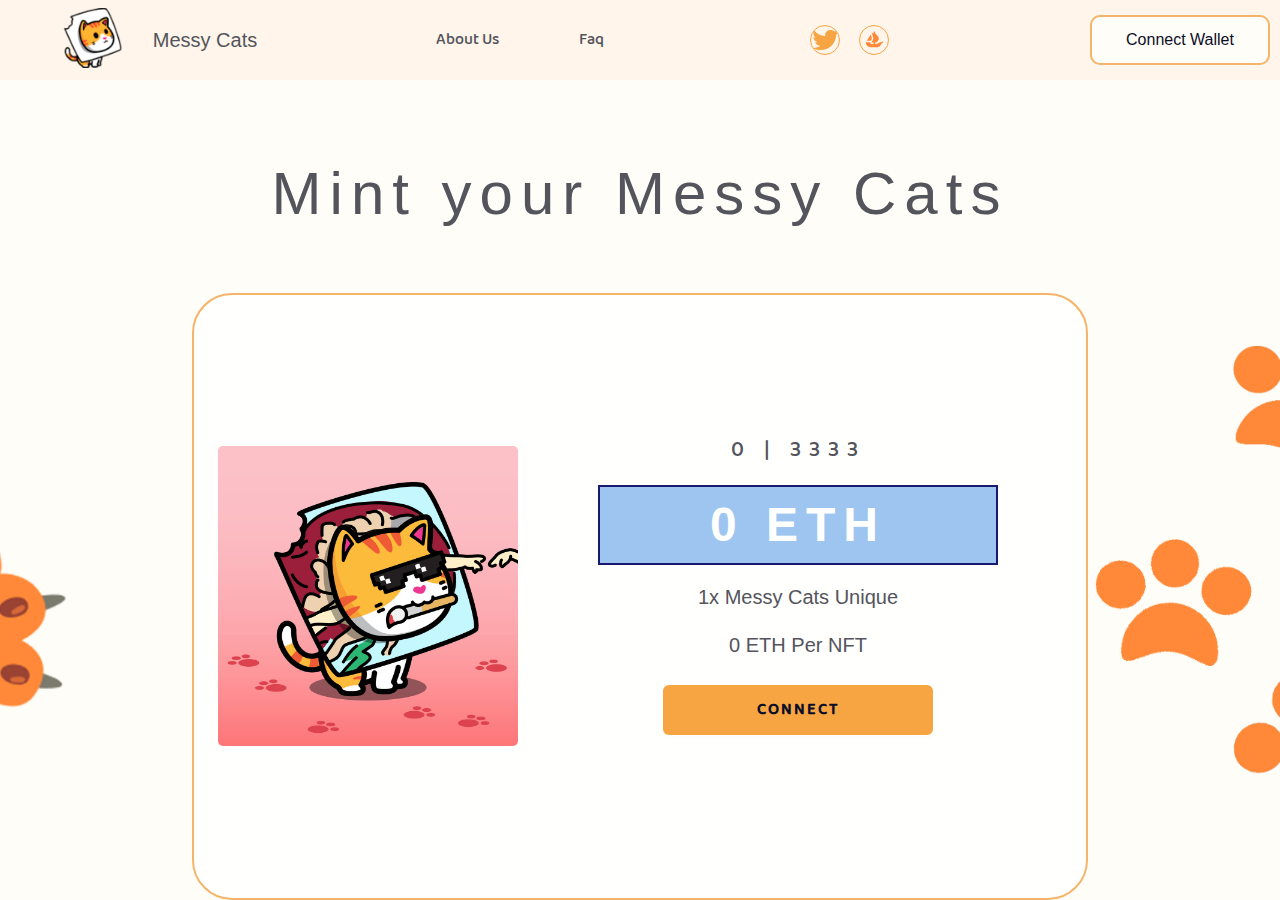
==== commit 0f494ef8: "jncjw" ====
--- a/mint/index.html
+++ b/mint/index.html
@@ -1 +1 @@
-<!doctype html><html lang="en"><head><meta charset="utf-8"/><base href="/"/><link rel="apple-touch-icon" sizes="72x72" href="/mint/img/favicon/apple-touch-icon.png"><link rel="icon" type="image/png" sizes="32x32" href="/mint/img/favicon/favicon-32x32.png"><link rel="icon" type="image/png" sizes="16x16" href="/mint/img/favicon/favicon-16x16.png"><link rel="manifest" href="/mint/img/favicon/site.webmanifest"><meta name="msapplication-TileColor" content="#da532c"><meta name="theme-color" content="#ffffff"><meta name="viewport" content="width=device-width,initial-scale=1"/><meta name="theme-color" content="#000000"/><link rel="stylesheet" href="/mint/config/theme.css"/><link rel="apple-touch-icon" href="/mint/social.jpg"/><link rel="manifest" href="/mint/manifest.json"/><title>Messy Cats NFT</title><meta name="description" content="Mint your Messy Cats NFT"/><link rel="preconnect" href="https://fonts.googleapis.com"/><link rel="preconnect" href="https://fonts.gstatic.com" crossorigin/><link href="https://fonts.googleapis.com/css2?family=Roboto+Mono:wght@500&display=swap" rel="stylesheet"/><link href="/mint/static/css/2.7e71beda.chunk.css" rel="stylesheet"><link href="/mint/static/css/main.164c813f.chunk.css" rel="stylesheet"></head><body><noscript>You need to enable JavaScript to run this app.</noscript><div id="root"></div><script>!function(e){function t(t){for(var n,i,a=t[0],c=t[1],f=t[2],s=0,p=[];s<a.length;s++)i=a[s],Object.prototype.hasOwnProperty.call(o,i)&&o[i]&&p.push(o[i][0]),o[i]=0;for(n in c)Object.prototype.hasOwnProperty.call(c,n)&&(e[n]=c[n]);for(l&&l(t);p.length;)p.shift()();return u.push.apply(u,f||[]),r()}function r(){for(var e,t=0;t<u.length;t++){for(var r=u[t],n=!0,a=1;a<r.length;a++){var c=r[a];0!==o[c]&&(n=!1)}n&&(u.splice(t--,1),e=i(i.s=r[0]))}return e}var n={},o={1:0},u=[];function i(t){if(n[t])return n[t].exports;var r=n[t]={i:t,l:!1,exports:{}};return e[t].call(r.exports,r,r.exports,i),r.l=!0,r.exports}i.e=function(e){var t=[],r=o[e];if(0!==r)if(r)t.push(r[2]);else{var n=new Promise((function(t,n){r=o[e]=[t,n]}));t.push(r[2]=n);var u,a=document.createElement("script");a.charset="utf-8",a.timeout=120,i.nc&&a.setAttribute("nonce",i.nc),a.src=function(e){return i.p+"static/js/"+({}[e]||e)+"."+{3:"9a5f608b"}[e]+".chunk.js"}(e);var c=new Error;u=function(t){a.onerror=a.onload=null,clearTimeout(f);var r=o[e];if(0!==r){if(r){var n=t&&("load"===t.type?"missing":t.type),u=t&&t.target&&t.target.src;c.message="Loading chunk "+e+" failed.\n("+n+": "+u+")",c.name="ChunkLoadError",c.type=n,c.request=u,r[1](c)}o[e]=void 0}};var f=setTimeout((function(){u({type:"timeout",target:a})}),12e4);a.onerror=a.onload=u,document.head.appendChild(a)}return Promise.all(t)},i.m=e,i.c=n,i.d=function(e,t,r){i.o(e,t)||Object.defineProperty(e,t,{enumerable:!0,get:r})},i.r=function(e){"undefined"!=typeof Symbol&&Symbol.toStringTag&&Object.defineProperty(e,Symbol.toStringTag,{value:"Module"}),Object.defineProperty(e,"__esModule",{value:!0})},i.t=function(e,t){if(1&t&&(e=i(e)),8&t)return e;if(4&t&&"object"==typeof e&&e&&e.__esModule)return e;var r=Object.create(null);if(i.r(r),Object.defineProperty(r,"default",{enumerable:!0,value:e}),2&t&&"string"!=typeof e)for(var n in e)i.d(r,n,function(t){return e[t]}.bind(null,n));return r},i.n=function(e){var t=e&&e.__esModule?function(){return e.default}:function(){return e};return i.d(t,"a",t),t},i.o=function(e,t){return Object.prototype.hasOwnProperty.call(e,t)},i.p="/mint/",i.oe=function(e){throw console.error(e),e};var a=this.webpackJsonpyumi_nft=this.webpackJsonpyumi_nft||[],c=a.push.bind(a);a.push=t,a=a.slice();for(var f=0;f<a.length;f++)t(a[f]);var l=c;r()}([])</script><script src="/mint/static/js/2.95f37720.chunk.js"></script><script src="/mint/static/js/main.89134393.chunk.js"></script></body></html>+<!doctype html><html lang="en"><head><meta charset="utf-8"/><base href="/"/><link rel="apple-touch-icon" sizes="72x72" href="/mint/img/favicon/apple-touch-icon.png"><link rel="icon" type="image/png" sizes="32x32" href="/mint/img/favicon/favicon-32x32.png"><link rel="icon" type="image/png" sizes="16x16" href="/mint/img/favicon/favicon-16x16.png"><link rel="manifest" href="/mint/img/favicon/site.webmanifest"><meta name="msapplication-TileColor" content="#da532c"><meta name="theme-color" content="#ffffff"><meta name="viewport" content="width=device-width,initial-scale=1"/><meta name="theme-color" content="#000000"/><link rel="stylesheet" href="/mint/config/theme.css"/><link rel="apple-touch-icon" href="/mint/social.jpg"/><link rel="manifest" href="/mint/manifest.json"/><title>Messy Cats NFT</title><meta name="description" content="Mint your Messy Cats NFT"/><link rel="preconnect" href="https://fonts.googleapis.com"/><link rel="preconnect" href="https://fonts.gstatic.com" crossorigin/><link href="https://fonts.googleapis.com/css2?family=Roboto+Mono:wght@500&display=swap" rel="stylesheet"/><link href="/mint/static/css/2.7e71beda.chunk.css" rel="stylesheet"><link href="/mint/static/css/main.164c813f.chunk.css" rel="stylesheet"></head><body><noscript>You need to enable JavaScript to run this app.</noscript><div id="root"></div><script>!function(e){function t(t){for(var n,i,a=t[0],c=t[1],f=t[2],s=0,p=[];s<a.length;s++)i=a[s],Object.prototype.hasOwnProperty.call(o,i)&&o[i]&&p.push(o[i][0]),o[i]=0;for(n in c)Object.prototype.hasOwnProperty.call(c,n)&&(e[n]=c[n]);for(l&&l(t);p.length;)p.shift()();return u.push.apply(u,f||[]),r()}function r(){for(var e,t=0;t<u.length;t++){for(var r=u[t],n=!0,a=1;a<r.length;a++){var c=r[a];0!==o[c]&&(n=!1)}n&&(u.splice(t--,1),e=i(i.s=r[0]))}return e}var n={},o={1:0},u=[];function i(t){if(n[t])return n[t].exports;var r=n[t]={i:t,l:!1,exports:{}};return e[t].call(r.exports,r,r.exports,i),r.l=!0,r.exports}i.e=function(e){var t=[],r=o[e];if(0!==r)if(r)t.push(r[2]);else{var n=new Promise((function(t,n){r=o[e]=[t,n]}));t.push(r[2]=n);var u,a=document.createElement("script");a.charset="utf-8",a.timeout=120,i.nc&&a.setAttribute("nonce",i.nc),a.src=function(e){return i.p+"static/js/"+({}[e]||e)+"."+{3:"9a5f608b"}[e]+".chunk.js"}(e);var c=new Error;u=function(t){a.onerror=a.onload=null,clearTimeout(f);var r=o[e];if(0!==r){if(r){var n=t&&("load"===t.type?"missing":t.type),u=t&&t.target&&t.target.src;c.message="Loading chunk "+e+" failed.\n("+n+": "+u+")",c.name="ChunkLoadError",c.type=n,c.request=u,r[1](c)}o[e]=void 0}};var f=setTimeout((function(){u({type:"timeout",target:a})}),12e4);a.onerror=a.onload=u,document.head.appendChild(a)}return Promise.all(t)},i.m=e,i.c=n,i.d=function(e,t,r){i.o(e,t)||Object.defineProperty(e,t,{enumerable:!0,get:r})},i.r=function(e){"undefined"!=typeof Symbol&&Symbol.toStringTag&&Object.defineProperty(e,Symbol.toStringTag,{value:"Module"}),Object.defineProperty(e,"__esModule",{value:!0})},i.t=function(e,t){if(1&t&&(e=i(e)),8&t)return e;if(4&t&&"object"==typeof e&&e&&e.__esModule)return e;var r=Object.create(null);if(i.r(r),Object.defineProperty(r,"default",{enumerable:!0,value:e}),2&t&&"string"!=typeof e)for(var n in e)i.d(r,n,function(t){return e[t]}.bind(null,n));return r},i.n=function(e){var t=e&&e.__esModule?function(){return e.default}:function(){return e};return i.d(t,"a",t),t},i.o=function(e,t){return Object.prototype.hasOwnProperty.call(e,t)},i.p="/mint/",i.oe=function(e){throw console.error(e),e};var a=this.webpackJsonpyumi_nft=this.webpackJsonpyumi_nft||[],c=a.push.bind(a);a.push=t,a=a.slice();for(var f=0;f<a.length;f++)t(a[f]);var l=c;r()}([])</script><script src="/mint/static/js/2.95f37720.chunk.js"></script><script src="/mint/static/js/main.bd484f16.chunk.js"></script></body></html>